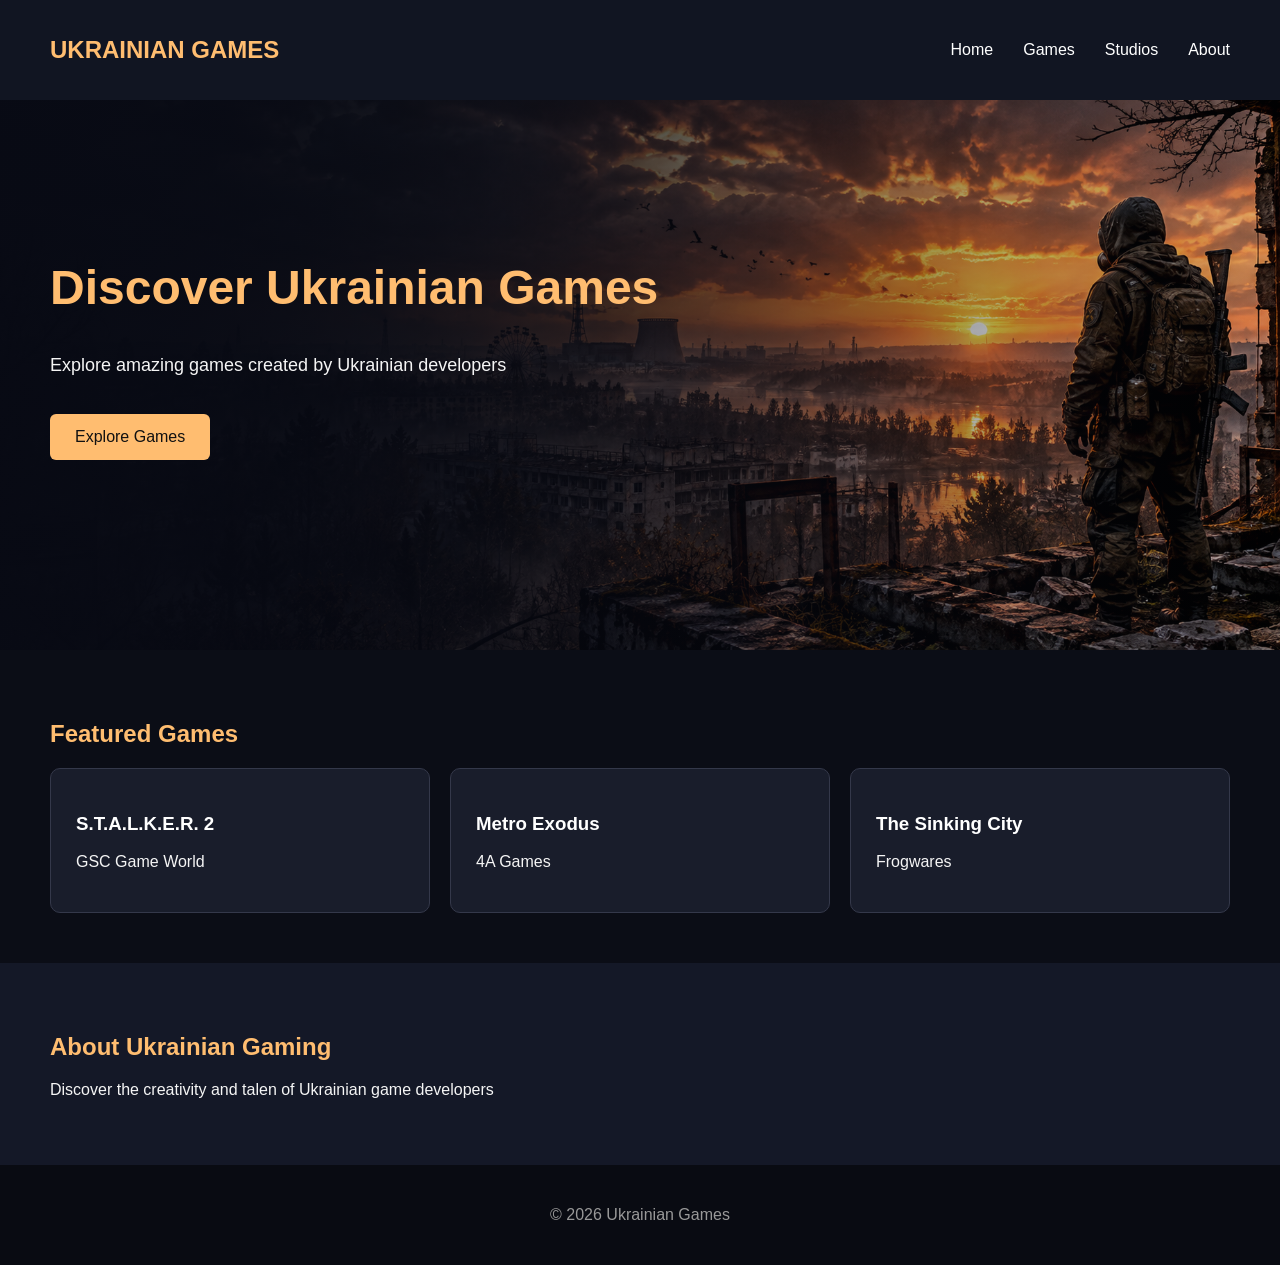
==== index.html @ f803b656 "Rename Index.html to index.html" ====
<!DOCTYPE html>
<html lang="en">
    <head>
        <meta charset="UTF-8">
        <meta name="viewport"  content="width=device-width, initial-scale=1.0">
        <title>Ukrainian Games| Home</title>
        <link rel="stylesheet" href="style.css">
    </head>
    <body>
        <!--HEDER: LOGO AND NAVIGATION-->
        <header>
            <h1>UKRAINIAN GAMES</h1>
            <nav>
                <a href="index.html">Home</a>
                <a href="games.html">Games</a>
                <a href="studios.html">Studios</a>
                <a href="about.html">About</a>
            </nav>
        </header>
        <main>
            <!--Main banner-->
            <section class="hero">
                <h2>Discover Ukrainian Games</h2>
                <p>Explore amazing games created by Ukrainian developers</p>
                <a href="games.html">Explore Games</a>
            </section>
            <!--Featured games-->
            <section class="featured">
                <h2>Featured Games</h2>
                <div class="game-container">
                    <article class="game-card">
                        <h3>S.T.A.L.K.E.R. 2</h3>
                        <p>GSC Game World</p>
                    </article>
                    <article class="game-card">
                        <h3>Metro Exodus</h3>
                        <p>4A Games</p>
                    </article>
                    <article class="game-card">
                        <h3> The Sinking City</h3>
                        <p>Frogwares</p>
                    </article>
                    
                </div>
            </section>
            <!--About Section-->
            <section class="about-preview">
                <h2>About Ukrainian Gaming</h2>
                <p>Discover the creativity and talen of Ukrainian game developers</p>
            </section>
        </main>
        <footer>
            <p>&copy; 2026 Ukrainian Games</p>
        </footer>
    </body>
</html>
---- style.css ----
/* General page settings */
* {
    box-sizing: border-box;
}

body {
    margin: 0;
    background-color: #0b0d16;
    color: #f5f5f5;
    font-family: Arial, sans-serif;
}

/* Header and navigation */
header {
    background-color: #111522;
    padding: 20px 50px;
    display: flex;
    justify-content: space-between;
    align-items: center;
}

header h1 {
    color: #ffbd70;
    font-size: 24px;
}

nav {
    display: flex;
    gap: 30px;
}

nav a {
    color: white;
    text-decoration: none;
}

nav a:hover {
    color: #ffbd70;
}

/* Main banner */
.hero {
    min-height: 550px;
    padding: 120px 50px;

    background-image:
        linear-gradient(
            90deg,
            rgba(8, 10, 20, 0.95) 0%,
            rgba(8, 10, 20, 0.65) 45%,
            rgba(8, 10, 20, 0.1) 100%
        ),
        url("images/hero-bg.png");

    background-size: cover;
    background-position: center;
    background-repeat: no-repeat;
}

.hero h2 {
    font-size: 48px;
    color: #ffbd70;
}

.hero p {
    font-size: 18px;
}

.hero a {
    display: inline-block;
    margin-top: 20px;
    padding: 14px 25px;
    background-color: #ffbd70;
    color: #111111;
    text-decoration: none;
    border-radius: 6px;
}

/* Featured games */
.featured {
    padding: 50px;
}

.featured h2 {
    color: #ffbd70;
}

.game-container {
    display: flex;
    gap: 20px;
}

.game-card {
    flex: 1;
    background-color: #191d2b;
    padding: 25px;
    border: 1px solid #34384a;
    border-radius: 10px;
}

.game-card h3 {
    color: white;
}

/* About section */
.about-preview {
    padding: 50px;
    background-color: #141827;
}

.about-preview h2 {
    color: #ffbd70;
}

/* Footer */
footer {
    background-color: #090b12;
    text-align: center;
    padding: 25px;
    color: #999999;
}

/* Smaller screens */
@media (max-width: 700px) {
    header {
        flex-direction: column;
        padding: 20px;
    }

    nav {
        flex-wrap: wrap;
        justify-content: center;
        gap: 15px;
    }

    .hero {
        padding: 60px 20px;
    }

    .hero h2 {
        font-size: 34px;
    }

    .featured,
    .about-preview {
        padding: 25px 20px;
    }

    .game-container {
        flex-direction: column;
    }
}
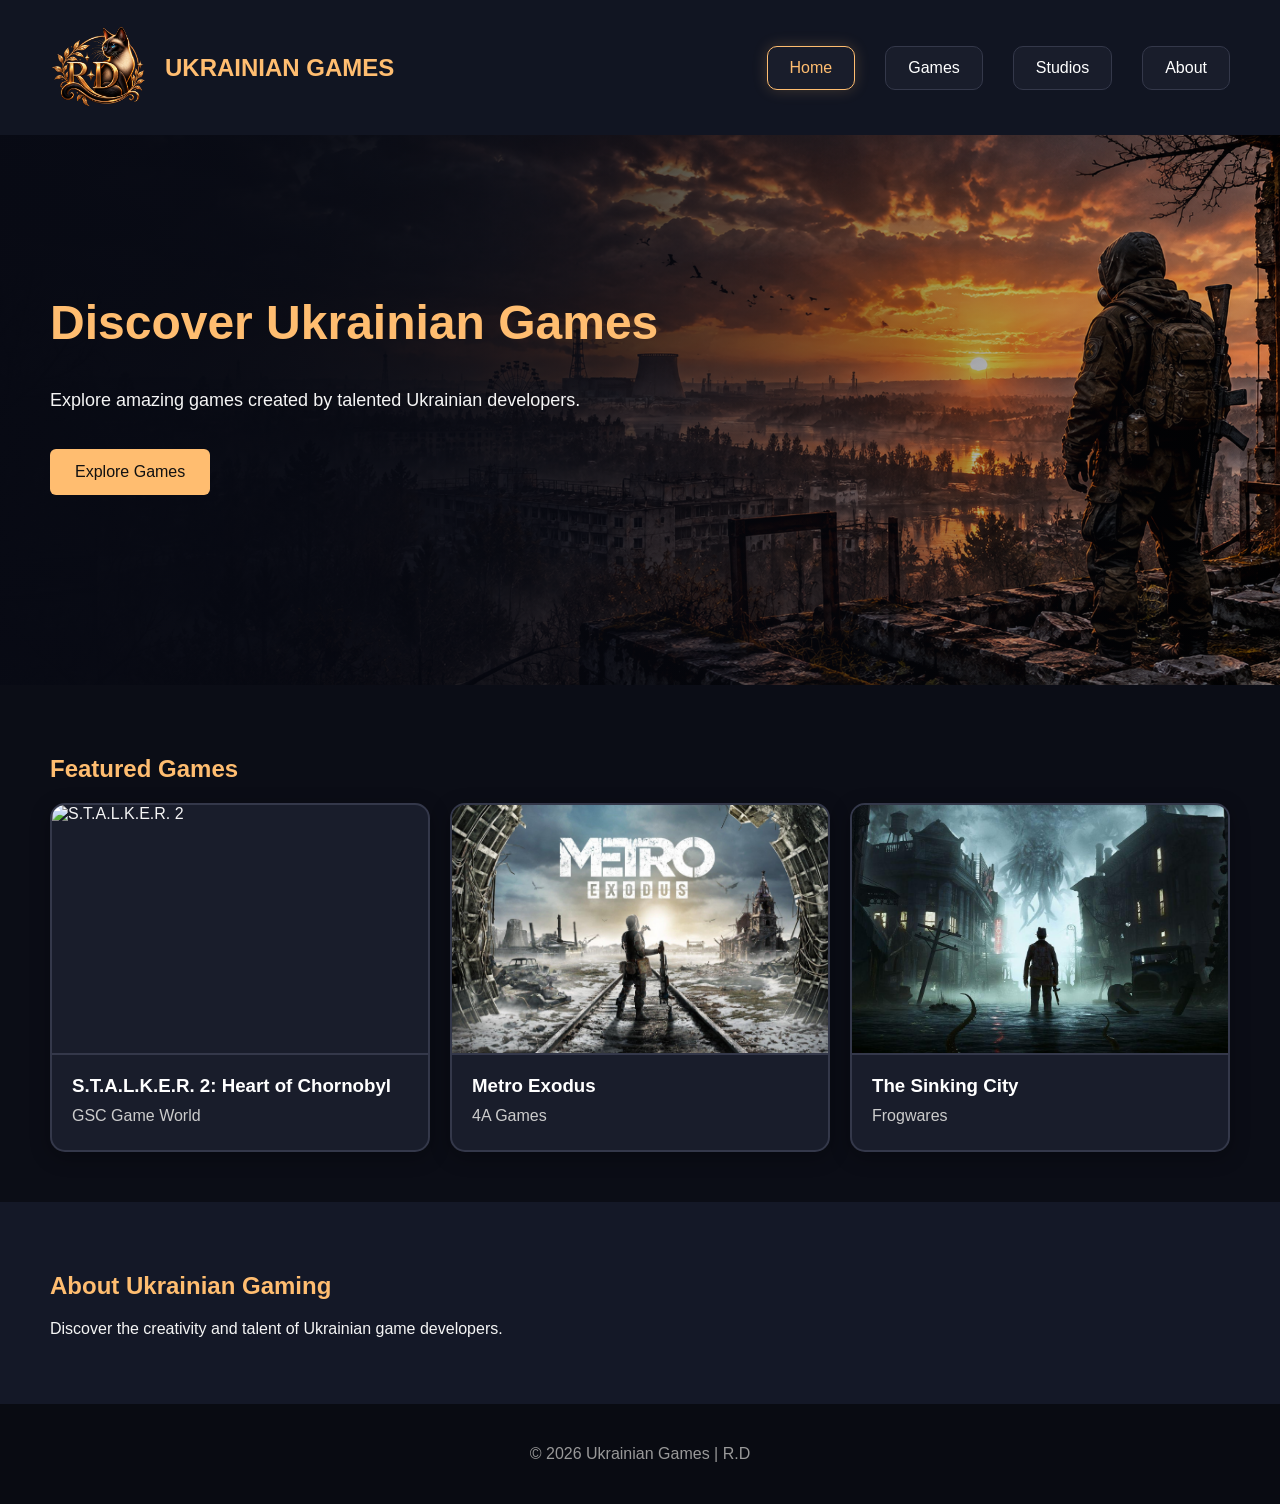
==== commit 27a997aa: "Add files via upload" ====
--- a/index.html
+++ b/index.html
@@ -1,56 +1,85 @@
+
 <!DOCTYPE html>
 <html lang="en">
-    <head>
-        <meta charset="UTF-8">
-        <meta name="viewport"  content="width=device-width, initial-scale=1.0">
-        <title>Ukrainian Games| Home</title>
-        <link rel="stylesheet" href="style.css">
-    </head>
-    <body>
-        <!--HEDER: LOGO AND NAVIGATION-->
-        <header>
+
+<head>
+    <meta charset="UTF-8">
+    <meta name="viewport" content="width=device-width, initial-scale=1.0">
+    <title>Ukrainian Games | Home</title>
+    <link rel="stylesheet" href="style.css">
+</head>
+
+<body>
+
+    <!-- Header: Logo and navigation -->
+    <header>
+        <div class="site-brand">
+            <img src="images/Logo.png" alt="R.D Logo" class="site-logo">
             <h1>UKRAINIAN GAMES</h1>
-            <nav>
-                <a href="index.html">Home</a>
-                <a href="games.html">Games</a>
-                <a href="studios.html">Studios</a>
-                <a href="about.html">About</a>
-            </nav>
-        </header>
-        <main>
-            <!--Main banner-->
-            <section class="hero">
-                <h2>Discover Ukrainian Games</h2>
-                <p>Explore amazing games created by Ukrainian developers</p>
-                <a href="games.html">Explore Games</a>
-            </section>
-            <!--Featured games-->
-            <section class="featured">
-                <h2>Featured Games</h2>
-                <div class="game-container">
-                    <article class="game-card">
-                        <h3>S.T.A.L.K.E.R. 2</h3>
-                        <p>GSC Game World</p>
-                    </article>
-                    <article class="game-card">
-                        <h3>Metro Exodus</h3>
-                        <p>4A Games</p>
-                    </article>
-                    <article class="game-card">
-                        <h3> The Sinking City</h3>
-                        <p>Frogwares</p>
-                    </article>
-                    
-                </div>
-            </section>
-            <!--About Section-->
-            <section class="about-preview">
-                <h2>About Ukrainian Gaming</h2>
-                <p>Discover the creativity and talen of Ukrainian game developers</p>
-            </section>
-        </main>
-        <footer>
-            <p>&copy; 2026 Ukrainian Games</p>
-        </footer>
-    </body>
+        </div>
+
+        <nav>
+            <a href="index.html" class="active">Home</a>
+            <a href="games.html">Games</a>
+            <a href="studios.html">Studios</a>
+            <a href="about.html">About</a>
+        </nav>
+    </header>
+
+    <main>
+
+        <!-- Main banner -->
+        <section class="hero">
+            <h2>Discover Ukrainian Games</h2>
+            <p>
+                Explore amazing games created by
+                talented Ukrainian developers.
+            </p>
+            <a href="games.html">Explore Games</a>
+        </section>
+
+        <!-- Featured games -->
+        <section class="featured">
+            <h2>Featured Games</h2>
+
+            <div class="game-container">
+
+                <article class="game-card">
+                    <img src="images/Stalker.jpg" alt="S.T.A.L.K.E.R. 2">
+                    <h3>S.T.A.L.K.E.R. 2: Heart of Chornobyl</h3>
+                    <p>GSC Game World</p>
+                </article>
+
+                <article class="game-card">
+                    <img src="images/Metro.jpg" alt="Metro Exodus">
+                    <h3>Metro Exodus</h3>
+                    <p>4A Games</p>
+                </article>
+
+                <article class="game-card">
+                    <img src="images/SinkingCity.jpg" alt="The Sinking City">
+                    <h3>The Sinking City</h3>
+                    <p>Frogwares</p>
+                </article>
+
+            </div>
+        </section>
+
+        <!-- About Ukrainian gaming -->
+        <section class="about-preview">
+            <h2>About Ukrainian Gaming</h2>
+            <p>
+                Discover the creativity and talent of
+                Ukrainian game developers.
+            </p>
+        </section>
+
+    </main>
+
+    <!-- Footer -->
+    <footer>
+        <p>&copy; 2026 Ukrainian Games | R.D</p>
+    </footer>
+
+</body>
 </html>
--- a/style.css
+++ b/style.css
@@ -30,14 +30,36 @@
     gap: 30px;
 }
 
+
+/* Navigation buttons */
 nav a {
-    color: white;
+    display: inline-block;
+    color: #ffffff;
     text-decoration: none;
-}
-
+    padding: 12px 22px;
+    background-color: #191d2b;
+    border: 1px solid #34384a;
+    border-radius: 10px;
+
+    transition: all 0.3s ease;
+}
+
+/* Hover animation */
 nav a:hover {
     color: #ffbd70;
-}
+    background-color: #242033;
+    border-color: #ffbd70;
+
+    transform: translateY(-5px);
+    box-shadow: 0 0 20px rgba(255, 189, 112, 0.35);
+}
+
+/* Keyboard navigation */
+nav a:focus-visible {
+    outline: 2px solid #ffbd70;
+    outline-offset: 3px;
+}
+
 
 /* Main banner */
 .hero {
@@ -91,13 +113,42 @@
     gap: 20px;
 }
 
+
 .game-card {
     flex: 1;
+    min-width: 0;
     background-color: #191d2b;
-    padding: 25px;
-    border: 1px solid #34384a;
-    border-radius: 10px;
-}
+    border: 2px solid #34384a;
+    border-radius: 15px;
+    overflow: hidden;
+    transition: all 0.3s ease;
+    box-shadow: 0 5px 20px rgba(0, 0, 0, 0.3);
+}
+
+.game-card:hover {
+    transform: translateY(-8px);
+    border-color: #ffbd70;
+    box-shadow: 0 0 25px rgba(255, 189, 112, 0.35);
+}
+
+.game-card img {
+    display: block;
+    width: 100%;
+    height: 250px;
+    object-fit: cover;
+    border-bottom: 2px solid #34384a;
+}
+
+.game-card h3 {
+    color: #ffbd70;
+    margin: 20px 20px 10px;
+}
+
+.game-card p {
+    color: #cccccc;
+    margin: 0 20px 25px;
+}
+
 
 .game-card h3 {
     color: white;
@@ -151,3 +202,298 @@
         flex-direction: column;
     }
 }
+
+/* Logo and website title */
+.site-brand {
+    display: flex;
+    align-items: center;
+    gap: 20px;
+}
+
+.site-logo {
+    width: 95px;
+    height: 95px;
+    object-fit: contain;
+    transition: transform 0.3s ease, filter 0.3s ease;
+}
+
+.site-logo:hover {
+    transform: scale(1.08);
+    filter: drop-shadow(0 0 12px rgba(255, 189, 112, 0.5));
+}
+
+.site-brand h1 {
+    margin: 0;
+    color: #ffbd70;
+}
+
+/* Mobile layout */
+@media (max-width: 700px) {
+    .site-brand {
+        justify-content: center;
+        gap: 10px;
+    }
+
+    .site-logo {
+        width: 70px;
+        height: 70px;
+    }
+
+    .site-brand h1 {
+        font-size: 20px;
+    }
+}
+
+/* Games page */
+.games-page {
+    padding: 70px 50px 100px;
+    min-height: 80vh;
+}
+
+.games-page h2 {
+    text-align: center;
+    color: #ffbd70;
+    font-size: 38px;
+    margin-bottom: 15px;
+}
+
+.games-intro {
+    text-align: center;
+    color: #cccccc;
+    font-size: 18px;
+    margin-bottom: 50px;
+}
+
+.games-page .game-card {
+    display: flex;
+    flex-direction: column;
+}
+
+.games-page .game-card img {
+    height: 260px;
+    object-fit: cover;
+}
+
+.games-page .game-card .studio-name {
+    color: #ffbd70;
+    font-weight: bold;
+    margin-bottom: 12px;
+}
+
+.games-page .game-card p:last-child {
+    line-height: 1.6;
+}
+
+/* Active navigation */
+nav a.active {
+    color: #ffbd70;
+    border-color: #ffbd70;
+    box-shadow: 0 0 15px rgba(255, 189, 112, 0.2);
+}
+
+/* Mobile */
+@media (max-width: 700px) {
+    .games-page {
+        padding: 40px 20px;
+    }
+
+    .games-page h2 {
+        font-size: 28px;
+    }
+
+    .games-page .game-card img {
+        height: 220px;
+    }
+}
+
+/* =================================
+   GAMES PAGE
+================================= */
+
+.games-page {
+    padding: 60px 50px;
+}
+
+.games-heading {
+    text-align: center;
+    margin-bottom: 70px;
+}
+
+.games-heading h2 {
+    font-size: 42px;
+    color: #ffbd70;
+}
+
+.games-heading p {
+    color: #cccccc;
+    font-size: 18px;
+}
+
+/* Featured games */
+.featured-games {
+    margin-bottom: 90px;
+}
+
+.featured-games h2,
+.more-games h2 {
+    color: #ffbd70;
+    font-size: 30px;
+}
+
+.featured-games > p,
+.more-games > p {
+    color: #cccccc;
+    margin-bottom: 30px;
+}
+
+.games-page .game-container {
+    display: grid;
+    grid-template-columns: repeat(3, minmax(0, 1fr));
+    gap: 25px;
+}
+
+.games-page .game-card {
+    min-width: 0;
+    padding: 0;
+    overflow: hidden;
+}
+
+.games-page .game-card img {
+    width: 100%;
+    height: 250px;
+    object-fit: cover;
+    display: block;
+}
+
+.games-page .game-card h3 {
+    color: #ffbd70;
+    margin: 20px;
+}
+
+.games-page .game-card p {
+    margin: 15px 20px;
+    line-height: 1.6;
+}
+
+.games-page .game-card p:last-child {
+    margin-bottom: 25px;
+}
+
+.games-page .studio-name {
+    color: #ffbd70;
+    font-weight: bold;
+}
+
+/* More games grid */
+.more-games {
+    margin-bottom: 80px;
+}
+
+.more-games-grid {
+    display: grid;
+    grid-template-columns: repeat(3, minmax(0, 1fr));
+    gap: 25px;
+}
+
+.small-game-card {
+    min-width: 0;
+    background-color: #191d2b;
+    border: 2px solid #34384a;
+    border-radius: 15px;
+    overflow: hidden;
+    transition: all 0.3s ease;
+    box-shadow: 0 5px 20px rgba(0,0,0,0.3);
+}
+
+.small-game-card:hover {
+    transform: translateY(-8px);
+    border-color: #ffbd70;
+    box-shadow: 0 0 25px rgba(255,189,112,0.35);
+}
+
+.small-game-card img {
+    display: block;
+    width: 100%;
+    height: 200px;
+    object-fit: cover;
+}
+
+.small-game-info {
+    padding: 20px;
+}
+
+.small-game-info h3 {
+    color: #ffbd70;
+    margin: 0 0 12px;
+}
+
+.small-game-info p {
+    color: #ffffff;
+    margin: 0 0 15px;
+}
+
+.small-game-info span {
+    display: inline-block;
+    background-color: #242033;
+    color: #ffbd70;
+    border: 1px solid #34384a;
+    border-radius: 6px;
+    padding: 7px 12px;
+    font-size: 13px;
+}
+
+/* Bottom message */
+.games-message {
+    background-color: #141827;
+    padding: 45px;
+    border: 1px solid #34384a;
+    border-radius: 15px;
+    text-align: center;
+}
+
+.games-message h2 {
+    color: #ffbd70;
+}
+
+.games-message p {
+    color: #cccccc;
+    line-height: 1.8;
+    max-width: 750px;
+    margin: 0 auto;
+}
+
+/* Active navigation */
+nav a.active {
+    color: #ffbd70;
+    border-color: #ffbd70;
+    box-shadow: 0 0 15px rgba(255,189,112,0.2);
+}
+
+/* Tablet */
+@media (max-width: 1000px) {
+    .games-page .game-container,
+    .more-games-grid {
+        grid-template-columns: repeat(2, minmax(0, 1fr));
+    }
+}
+
+/* Mobile */
+@media (max-width: 700px) {
+    .games-page {
+        padding: 35px 20px;
+    }
+
+    .games-heading h2 {
+        font-size: 30px;
+    }
+
+    .games-page .game-container,
+    .more-games-grid {
+        grid-template-columns: 1fr;
+    }
+
+    .games-message {
+        padding: 25px;
+    }
+}
+
